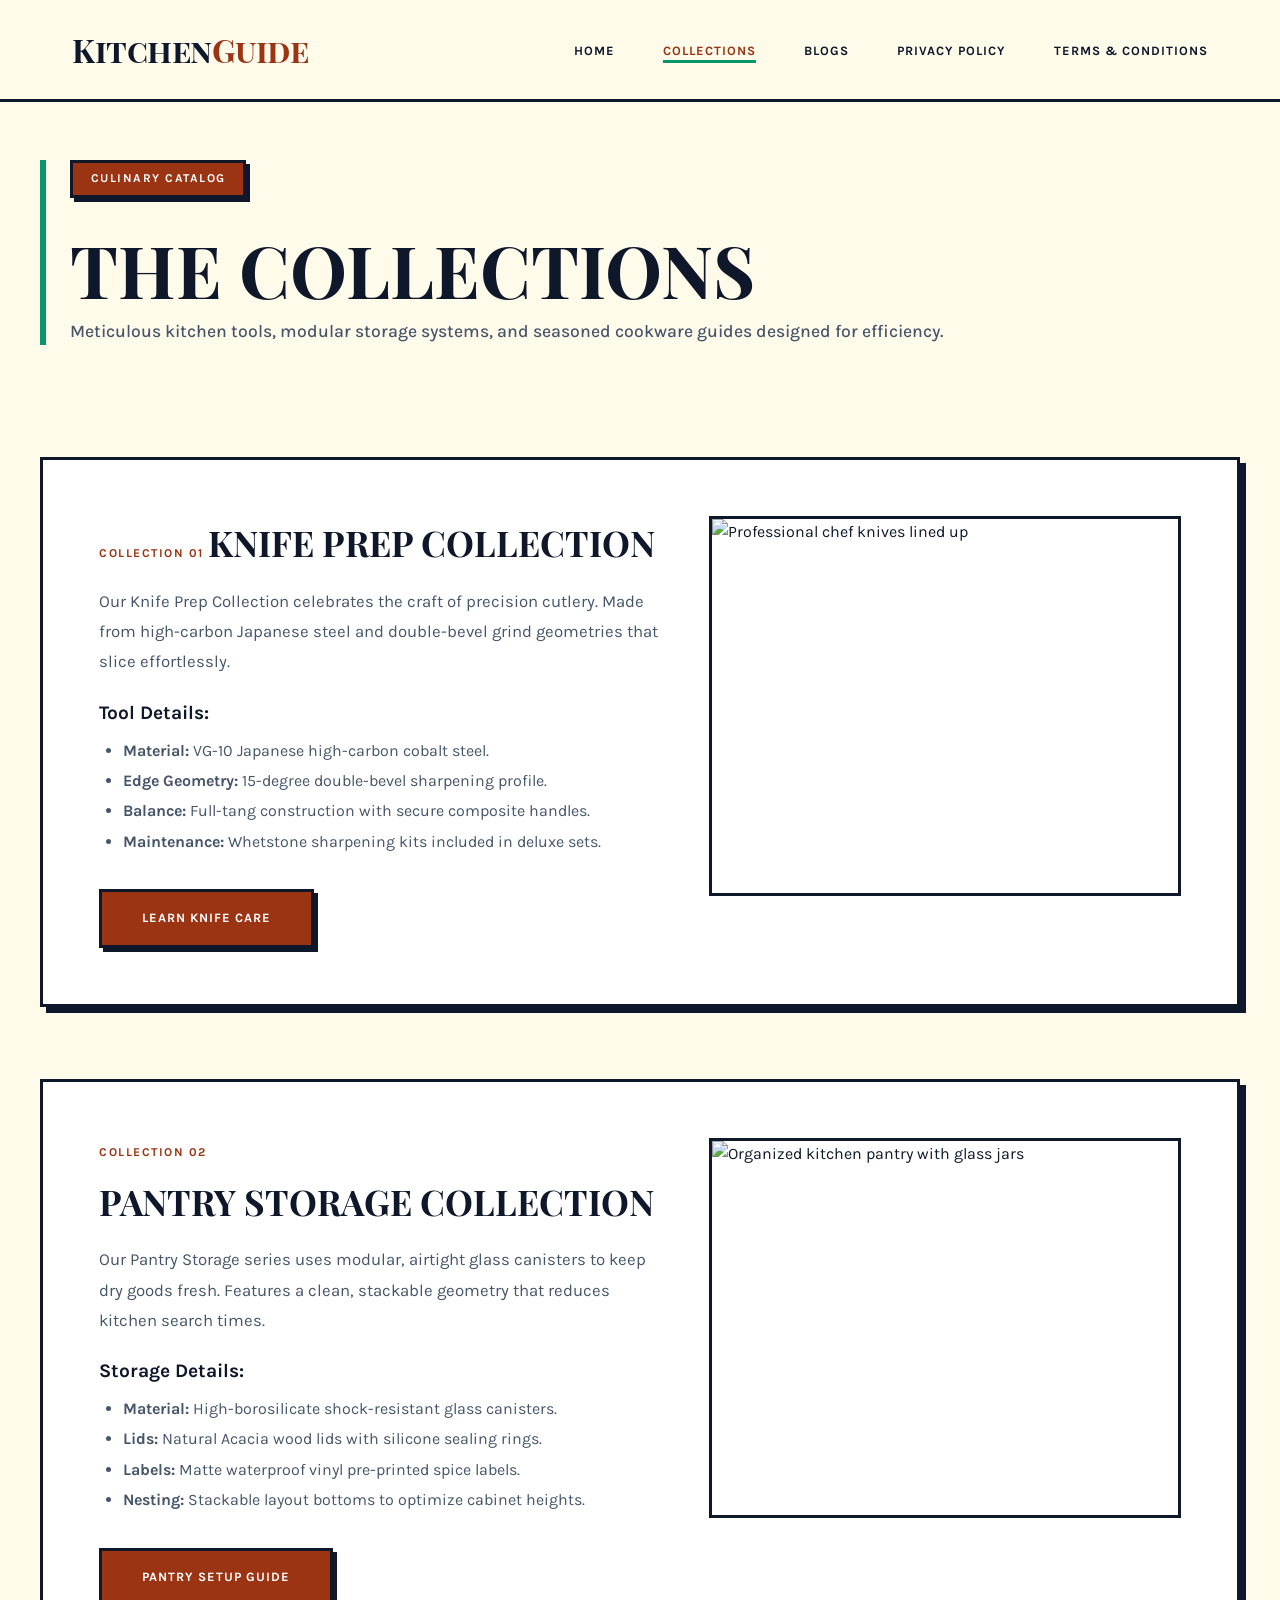
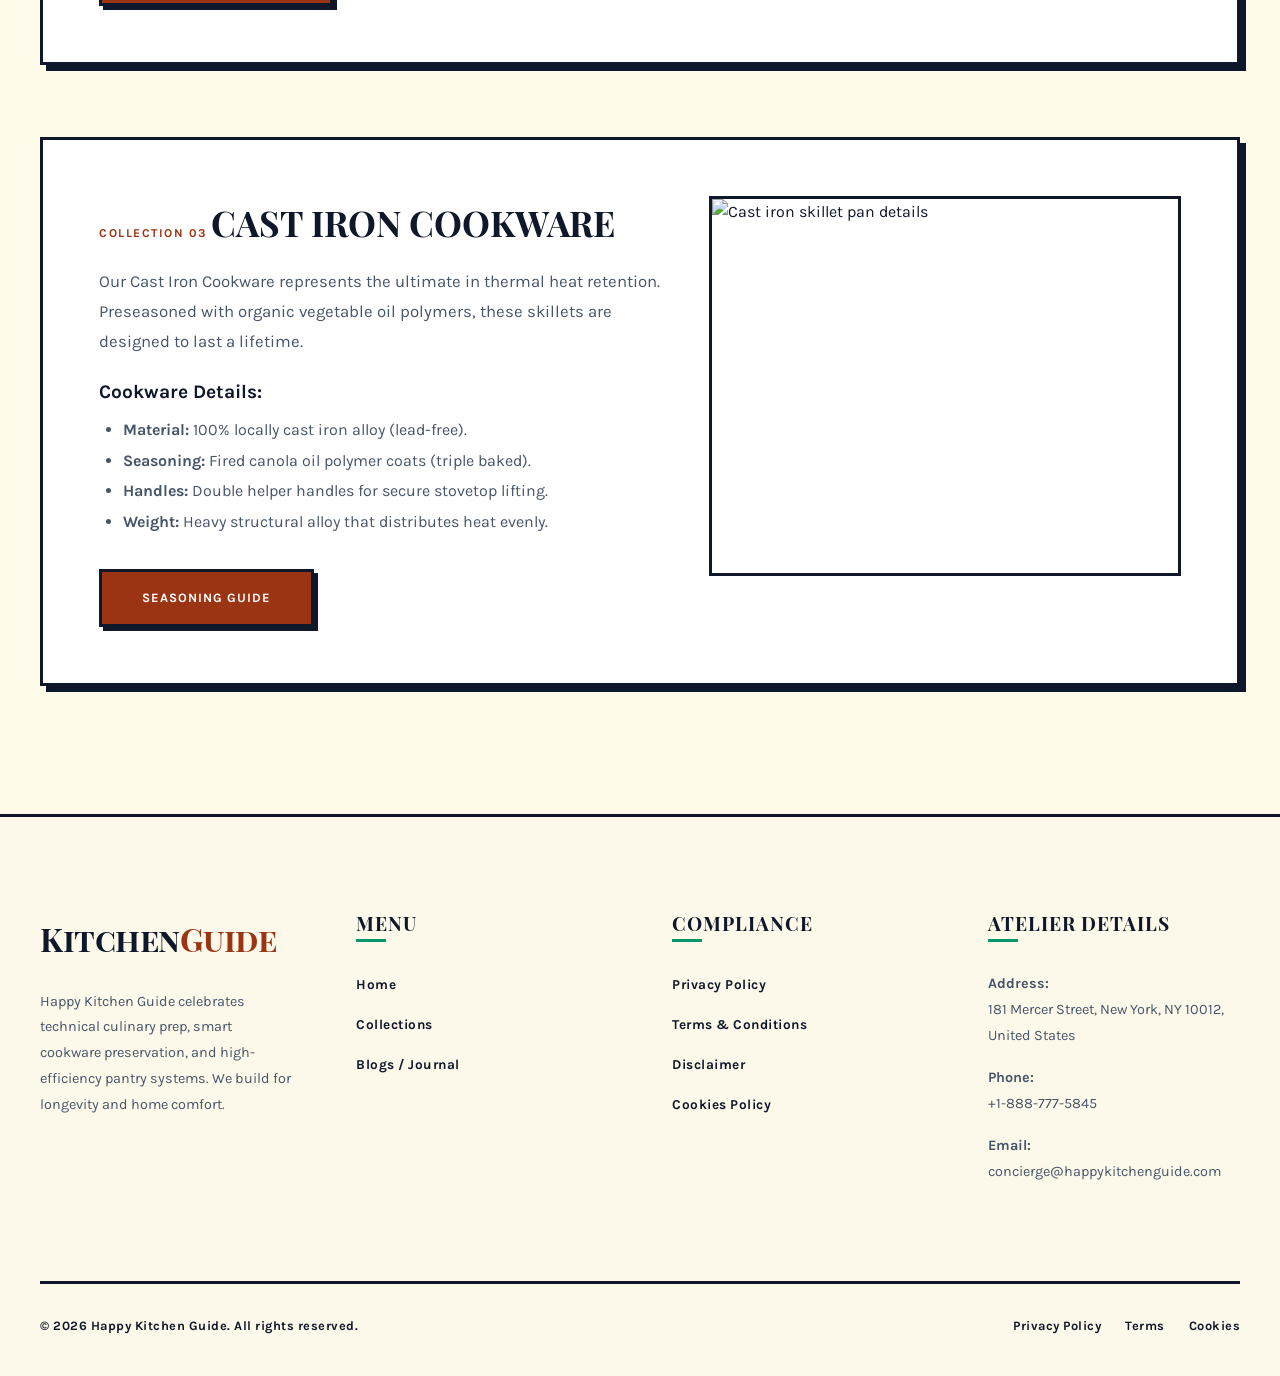
==== collections.html @ 917fd58a "Add files via upload" ====
<!DOCTYPE html>
<html lang="en">
<head>
    <!-- Google tag (gtag.js) -->
    <script async src="https://www.googletagmanager.com/gtag/js?id=G-0LY0HY7L01"></script>
    <script>
      window.dataLayer = window.dataLayer || [];
      function gtag(){dataLayer.push(arguments);}
      gtag('js', new Date());

      gtag('config', 'G-0LY0HY7L01');
    </script>
    <meta charset="UTF-8">
    <meta name="viewport" content="width=device-width, initial-scale=1.0">
    <meta name="description" content="Explore our kitchen guide collections: culinary prep tools, modular pantry organization, and durable cast iron skillet preservation guides.">
    <title>The Collections | Happy Kitchen Guide</title>
    <link rel="stylesheet" href="style.css">
</head>
<body>

    <!-- Header Navigation -->
    <header>
        <nav class="navbar">
            <a href="index.php" class="logo">Kitchen<span>Guide</span></a>
            <ul class="nav-links">
                <li><a href="index.php">Home</a></li>
                <li><a href="collections.html" class="active">Collections</a></li>
                <li><a href="blog/index.html">Blogs</a></li>
                <li><a href="privacy-policy.html">Privacy Policy</a></li>
                <li><a href="terms.html">Terms & Conditions</a></li>
            </ul>
            <button class="menu-btn" aria-label="Toggle Navigation">
                <span></span>
                <span></span>
                <span></span>
            </button>
        </nav>
    </header>

    <!-- Main Content Container -->
    <main style="padding-top: 10rem; max-width: 1200px; margin: 0 auto;">
        
        <div class="section-title reveal-item">
            <span class="hero-badge">CULINARY CATALOG</span>
            <h1>The Collections</h1>
            <p>Meticulous kitchen tools, modular storage systems, and seasoned cookware guides designed for efficiency.</p>
        </div>

        <!-- Collections Detail Section -->
        <section style="padding: 2rem 0 8rem; display: flex; flex-direction: column; gap: 4.5rem;">
            
            <!-- Collection 1: Knife Prep Collection -->
            <div class="luxury-card reveal-item" style="display: flex; flex-direction: column; gap: 2rem; padding: 3.5rem;">
                <div style="display: flex; justify-content: space-between; align-items: flex-start; flex-wrap: wrap; gap: 2.5rem;">
                    <div style="flex: 1.1; min-width: 300px;">
                        <span class="blog-tag" style="color: var(--color-primary);">COLLECTION 01</span>
                        <h2 style="font-size: 2.2rem; margin-top: 0.5rem; margin-bottom: 1.5rem; border-left: none; padding-left: 0;">Knife Prep Collection</h2>
                        <p style="color: var(--color-fg-muted); font-size: 1.05rem; margin-bottom: 1.5rem; line-height: 1.8;">Our Knife Prep Collection celebrates the craft of precision cutlery. Made from high-carbon Japanese steel and double-bevel grind geometries that slice effortlessly.</p>
                        
                        <h4 style="font-family: var(--font-body); margin-bottom: 0.8rem; font-size: 1.2rem; font-weight: 700;">Tool Details:</h4>
                        <ul style="margin-left: 1.5rem; margin-bottom: 2rem; color: var(--color-fg-muted); line-height: 1.9;">
                            <li><strong>Material:</strong> VG-10 Japanese high-carbon cobalt steel.</li>
                            <li><strong>Edge Geometry:</strong> 15-degree double-bevel sharpening profile.</li>
                            <li><strong>Balance:</strong> Full-tang construction with secure composite handles.</li>
                            <li><strong>Maintenance:</strong> Whetstone sharpening kits included in deluxe sets.</li>
                        </ul>
                        <a href="blog/chef-knife-guide.html" class="btn btn-primary">Learn Knife Care</a>
                    </div>
                    <div style="flex: 0.9; min-width: 300px; height: 380px; border: 3px solid var(--color-border); overflow: hidden;">
                        <img src="https://images.unsplash.com/photo-1593113598332-cd288d649433?auto=format&fit=crop&q=80&w=600" alt="Professional chef knives lined up" style="width: 100%; height: 100%; object-fit: cover;">
                    </div>
                </div>
            </div>

            <!-- Collection 2: Pantry Storage Collection -->
            <div class="luxury-card reveal-item" style="display: flex; flex-direction: column; gap: 2rem; padding: 3.5rem;">
                <div style="display: flex; justify-content: space-between; align-items: flex-start; flex-wrap: wrap; gap: 2.5rem;">
                    <div style="flex: 1.1; min-width: 300px;">
                        <span class="blog-tag" style="color: var(--color-primary);">COLLECTION 02</span>
                        <h2 style="font-size: 2.2rem; margin-top: 0.5rem; margin-bottom: 1.5rem; border-left: none; padding-left: 0;">Pantry Storage Collection</h2>
                        <p style="color: var(--color-fg-muted); font-size: 1.05rem; margin-bottom: 1.5rem; line-height: 1.8;">Our Pantry Storage series uses modular, airtight glass canisters to keep dry goods fresh. Features a clean, stackable geometry that reduces kitchen search times.</p>
                        
                        <h4 style="font-family: var(--font-body); margin-bottom: 0.8rem; font-size: 1.2rem; font-weight: 700;">Storage Details:</h4>
                        <ul style="margin-left: 1.5rem; margin-bottom: 2rem; color: var(--color-fg-muted); line-height: 1.9;">
                            <li><strong>Material:</strong> High-borosilicate shock-resistant glass canisters.</li>
                            <li><strong>Lids:</strong> Natural Acacia wood lids with silicone sealing rings.</li>
                            <li><strong>Labels:</strong> Matte waterproof vinyl pre-printed spice labels.</li>
                            <li><strong>Nesting:</strong> Stackable layout bottoms to optimize cabinet heights.</li>
                        </ul>
                        <a href="blog/pantry-organization-tips.html" class="btn btn-primary">Pantry Setup Guide</a>
                    </div>
                    <div style="flex: 0.9; min-width: 300px; height: 380px; border: 3px solid var(--color-border); overflow: hidden;">
                        <img src="https://images.unsplash.com/photo-1590794056226-79ef3a8147e1?auto=format&fit=crop&q=80&w=600" alt="Organized kitchen pantry with glass jars" style="width: 100%; height: 100%; object-fit: cover;">
                    </div>
                </div>
            </div>

            <!-- Collection 3: Cast Iron Cookware -->
            <div class="luxury-card reveal-item" style="display: flex; flex-direction: column; gap: 2rem; padding: 3.5rem;">
                <div style="display: flex; justify-content: space-between; align-items: flex-start; flex-wrap: wrap; gap: 2.5rem;">
                    <div style="flex: 1.1; min-width: 300px;">
                        <span class="blog-tag" style="color: var(--color-primary);">COLLECTION 03</span>
                        <h2 style="font-size: 2.2rem; margin-top: 0.5rem; margin-bottom: 1.5rem; border-left: none; padding-left: 0;">Cast Iron Cookware</h2>
                        <p style="color: var(--color-fg-muted); font-size: 1.05rem; margin-bottom: 1.5rem; line-height: 1.8;">Our Cast Iron Cookware represents the ultimate in thermal heat retention. Preseasoned with organic vegetable oil polymers, these skillets are designed to last a lifetime.</p>
                        
                        <h4 style="font-family: var(--font-body); margin-bottom: 0.8rem; font-size: 1.2rem; font-weight: 700;">Cookware Details:</h4>
                        <ul style="margin-left: 1.5rem; margin-bottom: 2rem; color: var(--color-fg-muted); line-height: 1.9;">
                            <li><strong>Material:</strong> 100% locally cast iron alloy (lead-free).</li>
                            <li><strong>Seasoning:</strong> Fired canola oil polymer coats (triple baked).</li>
                            <li><strong>Handles:</strong> Double helper handles for secure stovetop lifting.</li>
                            <li><strong>Weight:</strong> Heavy structural alloy that distributes heat evenly.</li>
                        </ul>
                        <a href="blog/cast-iron-seasoning.html" class="btn btn-primary">Seasoning Guide</a>
                    </div>
                    <div style="flex: 0.9; min-width: 300px; height: 380px; border: 3px solid var(--color-border); overflow: hidden;">
                        <img src="https://images.unsplash.com/photo-1585238342024-78d387f4a707?auto=format&fit=crop&q=80&w=600" alt="Cast iron skillet pan details" style="width: 100%; height: 100%; object-fit: cover;">
                    </div>
                </div>
            </div>

        </section>

    </main>

    <!-- Footer -->
    <footer>
        <div class="footer-container">
            <div class="footer-col" style="flex: 1.5;">
                <a href="index.php" class="logo" style="margin-bottom: 1.5rem; display: inline-block;">Kitchen<span>Guide</span></a>
                <p>Happy Kitchen Guide celebrates technical culinary prep, smart cookware preservation, and high-efficiency pantry systems. We build for longevity and home comfort.</p>
            </div>
            <div class="footer-col">
                <h4>Menu</h4>
                <ul>
                    <li><a href="index.php">Home</a></li>
                    <li><a href="collections.html">Collections</a></li>
                    <li><a href="blog/index.html">Blogs / Journal</a></li>
                </ul>
            </div>
            <div class="footer-col">
                <h4>Compliance</h4>
                <ul>
                    <li><a href="privacy-policy.html">Privacy Policy</a></li>
                    <li><a href="terms.html">Terms & Conditions</a></li>
                    <li><a href="disclaimer.html">Disclaimer</a></li>
                    <li><a href="cookies.html">Cookies Policy</a></li>
                </ul>
            </div>
            <div class="footer-col" style="flex: 1.2;">
                <h4>Atelier Details</h4>
                <p><strong>Address:</strong><br>181 Mercer Street, New York, NY 10012, United States</p>
                <p><strong>Phone:</strong><br>+1-888-777-5845</p>
                <p><strong>Email:</strong><br>concierge@happykitchenguide.com</p>
            </div>
        </div>
        <div class="footer-bottom">
            <p>&copy; 2026 Happy Kitchen Guide. All rights reserved.</p>
            <div class="footer-bottom-links">
                <a href="privacy-policy.html">Privacy Policy</a>
                <a href="terms.html">Terms</a>
                <a href="cookies.html">Cookies</a>
            </div>
        </div>
    </footer>

    <script src="script.js"></script>
</body>
</html>
---- style.css ----
/* ==========================================
   HAPPY KITCHEN GUIDE - GLOBAL STYLESHEET
   Style: Vibrant Block & Terracotta Palette
   ========================================== */

/* Typography Import */
@import url('https://fonts.googleapis.com/css2?family=Karla:ital,wght@0,300;0,400;0,500;0,600;0,700;1,400&family=Playfair+Display+SC:ital,wght@0,400;0,700;1,400&display=swap');

:root {
    /* Color Palette */
    --color-bg: #FFFBEB;            /* Amber 50 - Warm Golden Cream */
    --color-fg: #0F172A;            /* Slate 900 - Dark Charcoal */
    --color-fg-muted: #475569;      /* Slate 600 - Muted Slate */
    --color-primary: #9A3412;       /* Terracotta 800 - Primary */
    --color-secondary: #C2410C;     /* Terracotta 700 - Secondary */
    --color-accent: #059669;        /* Emerald 600 - Fresh Green Accent */
    --color-accent-hover: #047857;
    --color-border: #0F172A;        /* Bold Black Borders */
    --color-card-bg: #FFFFFF;
    
    /* Font Families */
    --font-heading: 'Playfair Display SC', serif;
    --font-body: 'Karla', sans-serif;
    
    /* Layout Variables */
    --transition-spring: all 0.4s cubic-bezier(0.175, 0.885, 0.32, 1.275);
    --transition-smooth: all 0.25s ease-in-out;
    --block-shadow: 6px 6px 0px 0px var(--color-fg);
    --block-shadow-hover: 10px 10px 0px 0px var(--color-fg);
    --block-shadow-sm: 4px 4px 0px 0px var(--color-fg);
}

/* Reset Styles */
*, *::before, *::after {
    box-sizing: border-box;
    margin: 0;
    padding: 0;
}

html {
    scroll-behavior: smooth;
    font-size: 16px;
    background-color: var(--color-bg);
    color: var(--color-fg);
}

body {
    font-family: var(--font-body);
    line-height: 1.6;
    font-weight: 400;
    overflow-x: hidden;
    background-color: var(--color-bg);
}

/* Scrollbar Styling */
::-webkit-scrollbar {
    width: 8px;
}
::-webkit-scrollbar-track {
    background: var(--color-bg);
}
::-webkit-scrollbar-thumb {
    background: var(--color-primary);
    border: 2px solid var(--color-fg);
}

/* Headings */
h1, h2, h3, h4, h5, h6 {
    font-family: var(--font-heading);
    font-weight: 700;
    line-height: 1.1;
    color: var(--color-fg);
}

h1 {
    font-size: clamp(3rem, 7vw, 4.5rem);
    text-transform: uppercase;
}

h2 {
    font-size: clamp(2.2rem, 5vw, 2.8rem);
    margin-bottom: 2rem;
    position: relative;
    display: inline-block;
    text-transform: uppercase;
}

h3 {
    font-size: 1.6rem;
    margin-bottom: 0.8rem;
    text-transform: uppercase;
}

a {
    color: inherit;
    text-decoration: none;
    transition: var(--transition-smooth);
}

/* Scroll-Reveal Animation */
.reveal-item {
    opacity: 0;
    transform: translateY(30px);
    transition: opacity 0.8s cubic-bezier(0.16, 1, 0.3, 1), transform 0.8s cubic-bezier(0.16, 1, 0.3, 1);
}

.reveal-item.revealed {
    opacity: 1;
    transform: translateY(0);
}

/* Bold Block Cards */
.luxury-card {
    background-color: var(--color-card-bg);
    border: 3px solid var(--color-border);
    border-radius: 0px; /* Sharp retro block design */
    padding: 3rem;
    box-shadow: var(--block-shadow);
    transition: var(--transition-spring);
    position: relative;
}

.luxury-card:hover {
    transform: translate(-4px, -4px);
    box-shadow: var(--block-shadow-hover);
}

/* Stretched Link overlay */
.blog-link::after {
    content: '';
    position: absolute;
    top: 0;
    left: 0;
    right: 0;
    bottom: 0;
    z-index: 10;
    cursor: pointer;
}

/* Header & Navigation */
header {
    position: fixed;
    top: 0;
    left: 0;
    width: 100%;
    z-index: 1000;
    background: var(--color-bg);
    border-bottom: 3px solid var(--color-border);
    transition: var(--transition-smooth);
}

.navbar {
    display: flex;
    justify-content: space-between;
    align-items: center;
    max-width: 1200px;
    margin: 0 auto;
    padding: 1.5rem 2rem;
}

.logo {
    font-family: var(--font-heading);
    font-size: 2rem;
    font-weight: 700;
    letter-spacing: -0.5px;
    color: var(--color-fg);
}

.logo span {
    color: var(--color-primary);
}

.nav-links {
    display: flex;
    list-style: none;
    gap: 3rem;
    align-items: center;
}

.nav-links a {
    font-size: 0.8rem;
    font-weight: 700;
    text-transform: uppercase;
    letter-spacing: 1px;
    color: var(--color-fg);
    position: relative;
    padding: 0.3rem 0;
}

.nav-links a:hover,
.nav-links a.active {
    color: var(--color-primary);
}

.nav-links a::after {
    content: '';
    position: absolute;
    bottom: 0;
    left: 0;
    width: 0;
    height: 3px;
    background-color: var(--color-accent);
    transition: var(--transition-smooth);
}

.nav-links a:hover::after,
.nav-links a.active::after {
    width: 100%;
}

/* CTA Buttons */
.btn {
    display: inline-block;
    padding: 1rem 2.5rem;
    font-size: 0.8rem;
    font-weight: 700;
    text-transform: uppercase;
    letter-spacing: 1px;
    border-radius: 0px; /* Sharp Block style */
    border: 3px solid var(--color-border);
    cursor: pointer;
    transition: var(--transition-spring);
    text-align: center;
    font-family: var(--font-body);
    box-shadow: 4px 4px 0px 0px var(--color-fg);
}

.btn-primary {
    background-color: var(--color-primary);
    color: #FFFFFF;
}

.btn-primary:hover {
    background-color: var(--color-accent);
    transform: translate(-2px, -2px);
    box-shadow: 6px 6px 0px 0px var(--color-fg);
}

.btn-secondary {
    background-color: #FFFFFF;
    color: var(--color-fg);
}

.btn-secondary:hover {
    background-color: var(--color-bg);
    transform: translate(-2px, -2px);
    box-shadow: 6px 6px 0px 0px var(--color-fg);
}

.btn-accent {
    background-color: var(--color-accent);
    color: #FFFFFF;
}

.btn-accent:hover {
    background-color: var(--color-accent-hover);
    transform: translate(-2px, -2px);
    box-shadow: 6px 6px 0px 0px var(--color-fg);
}

/* Mobile Menu Toggle */
.menu-btn {
    display: none;
    flex-direction: column;
    justify-content: space-between;
    width: 24px;
    height: 16px;
    background: transparent;
    border: none;
    cursor: pointer;
    z-index: 1001;
}

.menu-btn span {
    width: 100%;
    height: 3px;
    background-color: var(--color-fg);
    transition: var(--transition-smooth);
}

/* Section Spacing */
section {
    padding: 9rem 2rem;
    max-width: 1200px;
    margin: 0 auto;
}

.section-title {
    text-align: left;
    margin-bottom: 5rem;
    border-left: 6px solid var(--color-accent);
    padding-left: 1.5rem;
}

.section-title p {
    color: var(--color-fg-muted);
    font-size: 1.1rem;
    margin-top: 0.5rem;
    font-weight: 500;
}

/* Hero Section */
.hero {
    min-height: 100vh;
    display: flex;
    align-items: center;
    justify-content: space-between;
    padding-top: 10rem;
    gap: 5rem;
}

.hero-content {
    flex: 1.1;
}

.hero-badge {
    display: inline-block;
    padding: 0.4rem 1.1rem;
    font-size: 0.75rem;
    font-weight: 700;
    text-transform: uppercase;
    letter-spacing: 1.5px;
    color: #FFFFFF;
    background-color: var(--color-primary);
    border: 3px solid var(--color-border);
    box-shadow: var(--block-shadow-sm);
    margin-bottom: 2rem;
}

.hero h1 {
    margin-bottom: 2rem;
}

.hero-desc {
    font-size: 1.1rem;
    color: var(--color-fg-muted);
    margin-bottom: 3rem;
    max-width: 550px;
    line-height: 1.8;
}

.hero-btns {
    display: flex;
    gap: 1.5rem;
}

.hero-image-wrapper {
    flex: 0.9;
    position: relative;
}

.hero-image-container {
    width: 100%;
    height: 480px;
    overflow: hidden;
    border: 3px solid var(--color-border);
    position: relative;
    box-shadow: var(--block-shadow);
}

.hero-image-container img {
    width: 100%;
    height: 100%;
    object-fit: cover;
    transition: var(--transition-spring);
}

.hero-image-container img:hover {
    transform: scale(1.02);
}

/* Features Grid */
.features-grid {
    display: grid;
    grid-template-columns: repeat(auto-fit, minmax(320px, 1fr));
    gap: 3.5rem;
}

.feature-img-wrapper {
    width: 100%;
    height: 260px;
    overflow: hidden;
    margin-bottom: 1.8rem;
    position: relative;
    border: 3px solid var(--color-border);
}

.feature-img-wrapper img {
    width: 100%;
    height: 100%;
    object-fit: cover;
    transition: var(--transition-spring);
}

.luxury-card:hover .feature-img-wrapper img {
    transform: scale(1.02);
}

.feature-badge {
    position: absolute;
    top: 1rem;
    left: 1rem;
    padding: 0.4rem 0.9rem;
    background-color: var(--color-accent);
    color: #FFFFFF;
    font-size: 0.7rem;
    font-weight: 700;
    text-transform: uppercase;
    letter-spacing: 1px;
    border: 2px solid var(--color-border);
    box-shadow: 2px 2px 0px var(--color-fg);
}

.luxury-card h3 {
    margin-bottom: 0.8rem;
}

.luxury-desc {
    color: var(--color-fg-muted);
    font-size: 0.95rem;
    line-height: 1.7;
}

/* Newsletter Section */
.newsletter-section {
    padding: 7rem 2rem;
    text-align: center;
}

.newsletter-box {
    max-width: 850px;
    margin: 0 auto;
    padding: 5rem 4rem;
}

.newsletter-box p {
    font-size: 1.2rem;
    color: var(--color-fg-muted);
    margin-bottom: 2.5rem;
    max-width: 600px;
    margin-left: auto;
    margin-right: auto;
    font-weight: 600;
}

.newsletter-form {
    display: flex;
    gap: 1rem;
    max-width: 520px;
    margin: 0 auto;
}

.newsletter-input {
    flex: 1;
    padding: 1rem 1.5rem;
    border: 3px solid var(--color-border);
    background-color: var(--color-bg);
    color: var(--color-fg);
    font-family: var(--font-body);
    font-size: 0.9rem;
    outline: none;
    border-radius: 0px;
    transition: var(--transition-smooth);
}

.newsletter-input:focus {
    background-color: #FFFFFF;
    box-shadow: inset 2px 2px 0px rgba(0,0,0,0.1);
}

/* Blog Previews */
.blog-grid {
    display: grid;
    grid-template-columns: repeat(auto-fit, minmax(320px, 1fr));
    gap: 3.5rem;
}

.blog-tag {
    font-size: 0.75rem;
    font-weight: 700;
    text-transform: uppercase;
    letter-spacing: 1.5px;
    color: var(--color-primary);
    margin-bottom: 0.8rem;
    display: inline-block;
}

.blog-excerpt {
    color: var(--color-fg-muted);
    font-size: 0.95rem;
    line-height: 1.7;
    margin-bottom: 1.5rem;
}

.blog-link {
    font-size: 0.8rem;
    font-weight: 700;
    text-transform: uppercase;
    letter-spacing: 1px;
    color: var(--color-fg);
    display: inline-flex;
    align-items: center;
    gap: 0.5rem;
}

.blog-link:hover {
    color: var(--color-accent);
    gap: 0.8rem;
}

/* Footer Section */
footer {
    background-color: #FDF9EA;
    border-top: 3px solid var(--color-border);
    padding: 6rem 2rem 2.5rem;
}

.footer-container {
    max-width: 1200px;
    margin: 0 auto;
    display: grid;
    grid-template-columns: repeat(auto-fit, minmax(200px, 1fr));
    gap: 4rem;
    margin-bottom: 5rem;
}

.footer-col h4 {
    font-family: var(--font-heading);
    font-size: 1.2rem;
    margin-bottom: 1.8rem;
    text-transform: uppercase;
    letter-spacing: 1px;
    position: relative;
    padding-bottom: 0.5rem;
    font-weight: 700;
}

.footer-col h4::after {
    content: '';
    position: absolute;
    bottom: 0;
    left: 0;
    width: 30px;
    height: 3px;
    background-color: var(--color-accent);
}

.footer-col p {
    color: var(--color-fg-muted);
    font-size: 0.9rem;
    margin-bottom: 1rem;
    line-height: 1.8;
}

.footer-col ul {
    list-style: none;
}

.footer-col ul li {
    margin-bottom: 0.9rem;
}

.footer-col ul li a {
    color: var(--color-fg);
    font-weight: 700;
    font-size: 0.85rem;
    letter-spacing: 0.5px;
}

.footer-col ul li a:hover {
    color: var(--color-primary);
    padding-left: 5px;
}

.footer-bottom {
    max-width: 1200px;
    margin: 0 auto;
    padding-top: 2rem;
    border-top: 3px solid var(--color-border);
    display: flex;
    justify-content: space-between;
    align-items: center;
    flex-wrap: wrap;
    gap: 1.5rem;
    color: var(--color-fg);
    font-weight: 700;
    font-size: 0.8rem;
    letter-spacing: 0.5px;
}

.footer-bottom-links {
    display: flex;
    gap: 1.5rem;
}

.footer-bottom-links a:hover {
    color: var(--color-primary);
}

/* Cookie Consent Popup */
.cookie-banner {
    position: fixed;
    bottom: 2rem;
    right: 2rem;
    max-width: 420px;
    z-index: 10000;
    background-color: var(--color-card-bg);
    border: 3px solid var(--color-border);
    border-radius: 0px;
    box-shadow: var(--block-shadow);
    padding: 2.2rem;
    transform: translateY(120%);
    transition: transform 0.4s cubic-bezier(0.175, 0.885, 0.32, 1.275);
    display: none;
}

.cookie-banner.show {
    display: block;
    transform: translateY(0);
}

.cookie-title {
    font-size: 1.4rem;
    margin-bottom: 0.6rem;
}

.cookie-text {
    font-size: 0.85rem;
    color: var(--color-fg-muted);
    margin-bottom: 1.8rem;
    line-height: 1.6;
}

.cookie-btns {
    display: flex;
    gap: 1rem;
}

.cookie-btns .btn {
    flex: 1;
    padding: 0.8rem 1.2rem;
    font-size: 0.75rem;
}

/* Compliance Content Page Layout */
.compliance-page, .blog-page {
    padding-top: 10rem;
    max-width: 900px;
}

.compliance-page h1, .blog-page h1 {
    margin-bottom: 1.2rem;
}

.compliance-page .meta-info, .blog-page .meta-info {
    color: var(--color-primary);
    font-family: var(--font-body);
    font-weight: 700;
    font-size: 0.8rem;
    margin-bottom: 3rem;
    text-transform: uppercase;
    letter-spacing: 2px;
}

.legal-content, .blog-content {
    background-color: var(--color-card-bg);
    border: 3px solid var(--color-border);
    border-radius: 0px;
    padding: 4rem;
    box-shadow: var(--block-shadow);
}

.legal-content h2, .blog-content h2 {
    font-size: 1.8rem;
    margin: 2.5rem 0 1rem;
    text-transform: uppercase;
}

.legal-content h2::after, .blog-content h2::after {
    display: none;
}

.legal-content p, .blog-content p {
    color: var(--color-fg-muted);
    margin-bottom: 1.6rem;
    font-size: 1.05rem;
    line-height: 1.8;
}

.legal-content ul, .blog-content ul {
    margin-left: 2rem;
    margin-bottom: 1.6rem;
    color: var(--color-fg-muted);
}

.legal-content li, .blog-content li {
    margin-bottom: 0.6rem;
    font-size: 1.05rem;
}

/* Single Blog Specifics */
.blog-featured-img {
    width: 100%;
    height: 440px;
    overflow: hidden;
    border: 3px solid var(--color-border);
    margin-bottom: 3.5rem;
}

.blog-featured-img img {
    width: 100%;
    height: 100%;
    object-fit: cover;
}

/* Blockquote */
blockquote {
    border: 3px solid var(--color-border);
    border-left: 8px solid var(--color-accent);
    padding: 1.5rem 2.5rem;
    margin: 3rem 0;
    font-family: var(--font-heading);
    font-size: 1.4rem;
    font-weight: 700;
    color: var(--color-primary);
    background: var(--color-bg);
    box-shadow: var(--block-shadow-sm);
    line-height: 1.45;
}

/* Responsive Media Queries */
@media (max-width: 1024px) {
    .hero {
        flex-direction: column;
        text-align: center;
        padding-top: 8rem;
        min-height: auto;
    }
    
    .hero-content {
        order: 1;
    }
    
    .hero-image-wrapper {
        order: 0;
        width: 100%;
        max-width: 440px;
    }
    
    .hero-image-container {
        height: 380px;
    }
    
    .hero-desc {
        margin-left: auto;
        margin-right: auto;
    }
    
    .hero-btns {
        justify-content: center;
    }
}

@media (max-width: 768px) {
    section {
        padding: 6rem 1.5rem;
    }
    
    .nav-links {
        display: none;
        flex-direction: column;
        position: fixed;
        top: 80px;
        left: 0;
        width: 100%;
        background-color: var(--color-bg);
        padding: 3rem 0;
        border-bottom: 3px solid var(--color-border);
        box-shadow: var(--block-shadow);
        gap: 2rem;
    }
    
    .nav-links.active {
        display: flex;
    }
    
    .menu-btn {
        display: flex;
    }
    
    .menu-btn.active span:nth-child(1) {
        transform: rotate(45deg) translate(5px, 5px);
    }
    .menu-btn.active span:nth-child(2) {
        opacity: 0;
    }
    .menu-btn.active span:nth-child(3) {
        transform: rotate(-45deg) translate(5px, -5px);
    }
    
    .footer-container {
        grid-template-columns: 1fr;
        gap: 2.5rem;
    }
    
    .footer-bottom {
        flex-direction: column;
        text-align: center;
    }
    
    .legal-content, .blog-content {
        padding: 2.5rem 1.5rem;
    }
    
    .cookie-banner {
        left: 1rem;
        right: 1rem;
        bottom: 1rem;
        max-width: none;
    }
    
    .newsletter-form {
        flex-direction: column;
        border-radius: 0;
        gap: 1rem;
    }
    
    .newsletter-input {
        width: 100%;
    }
}
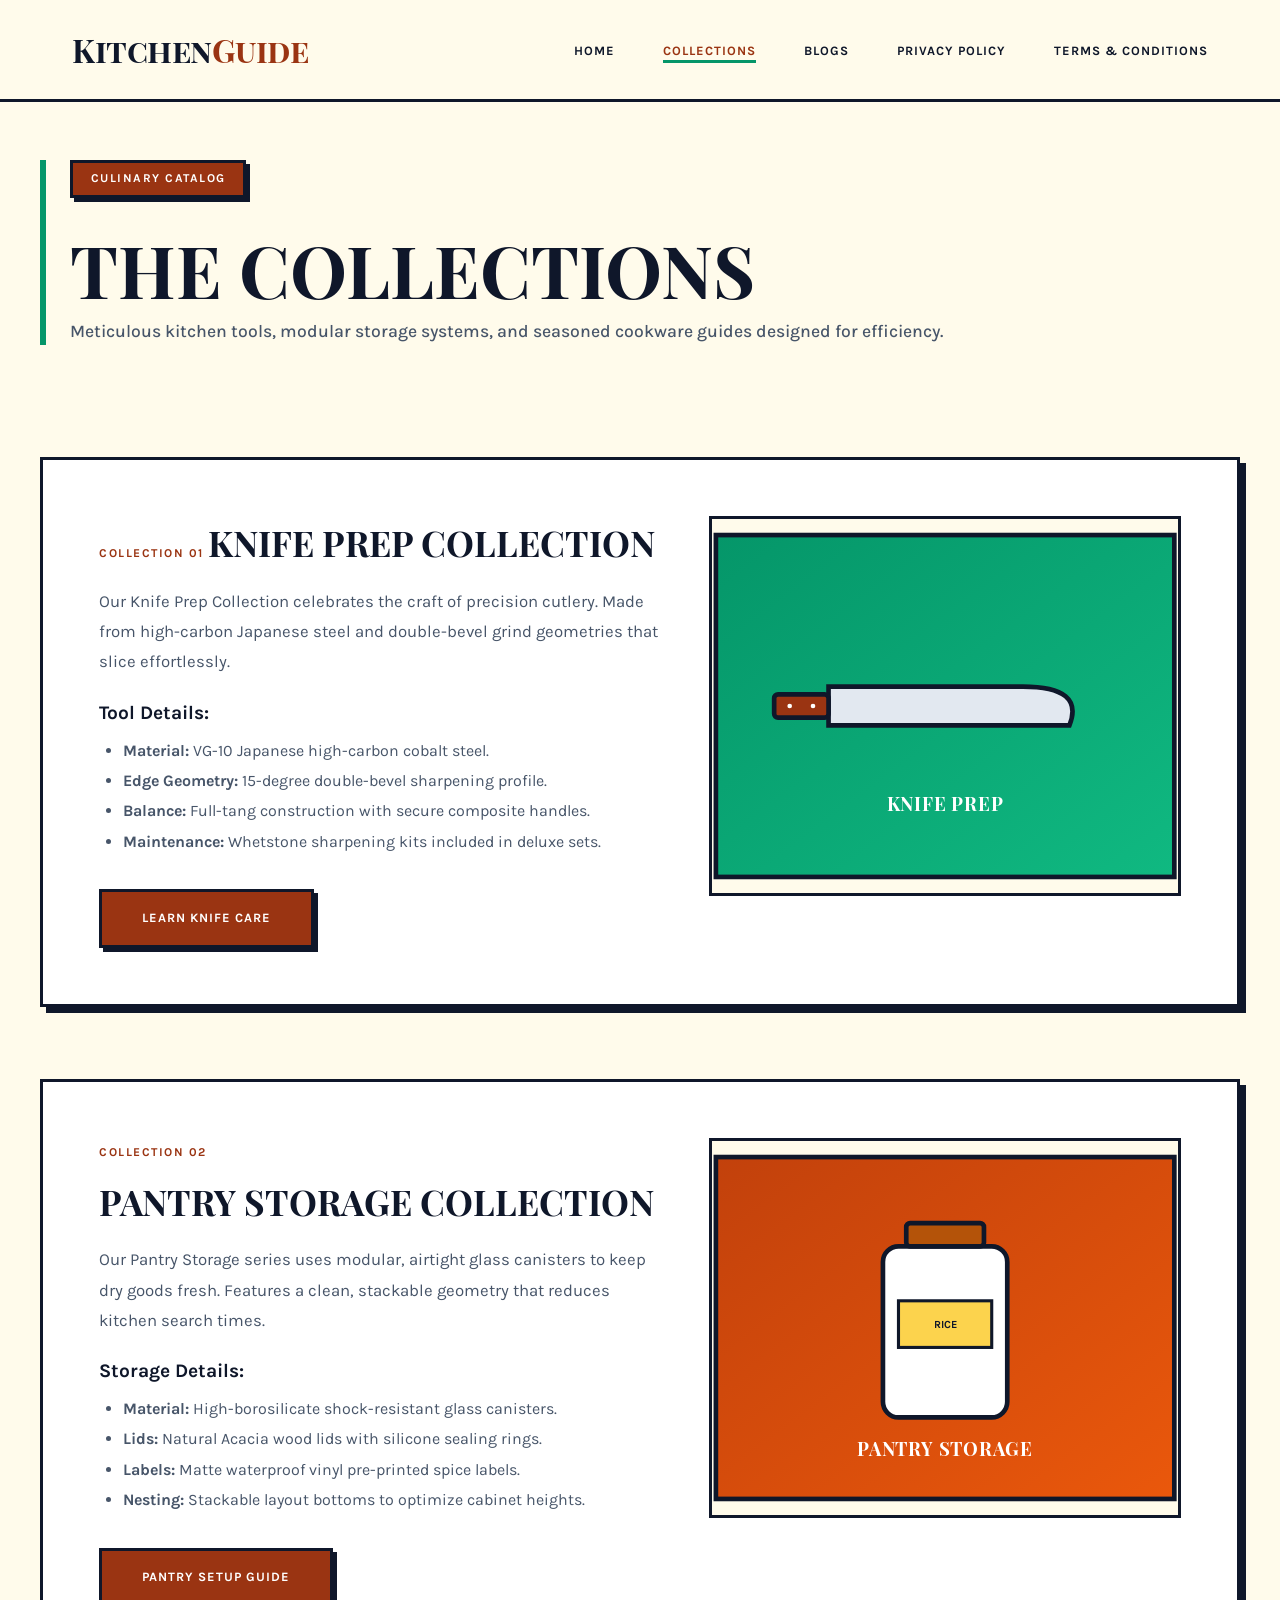
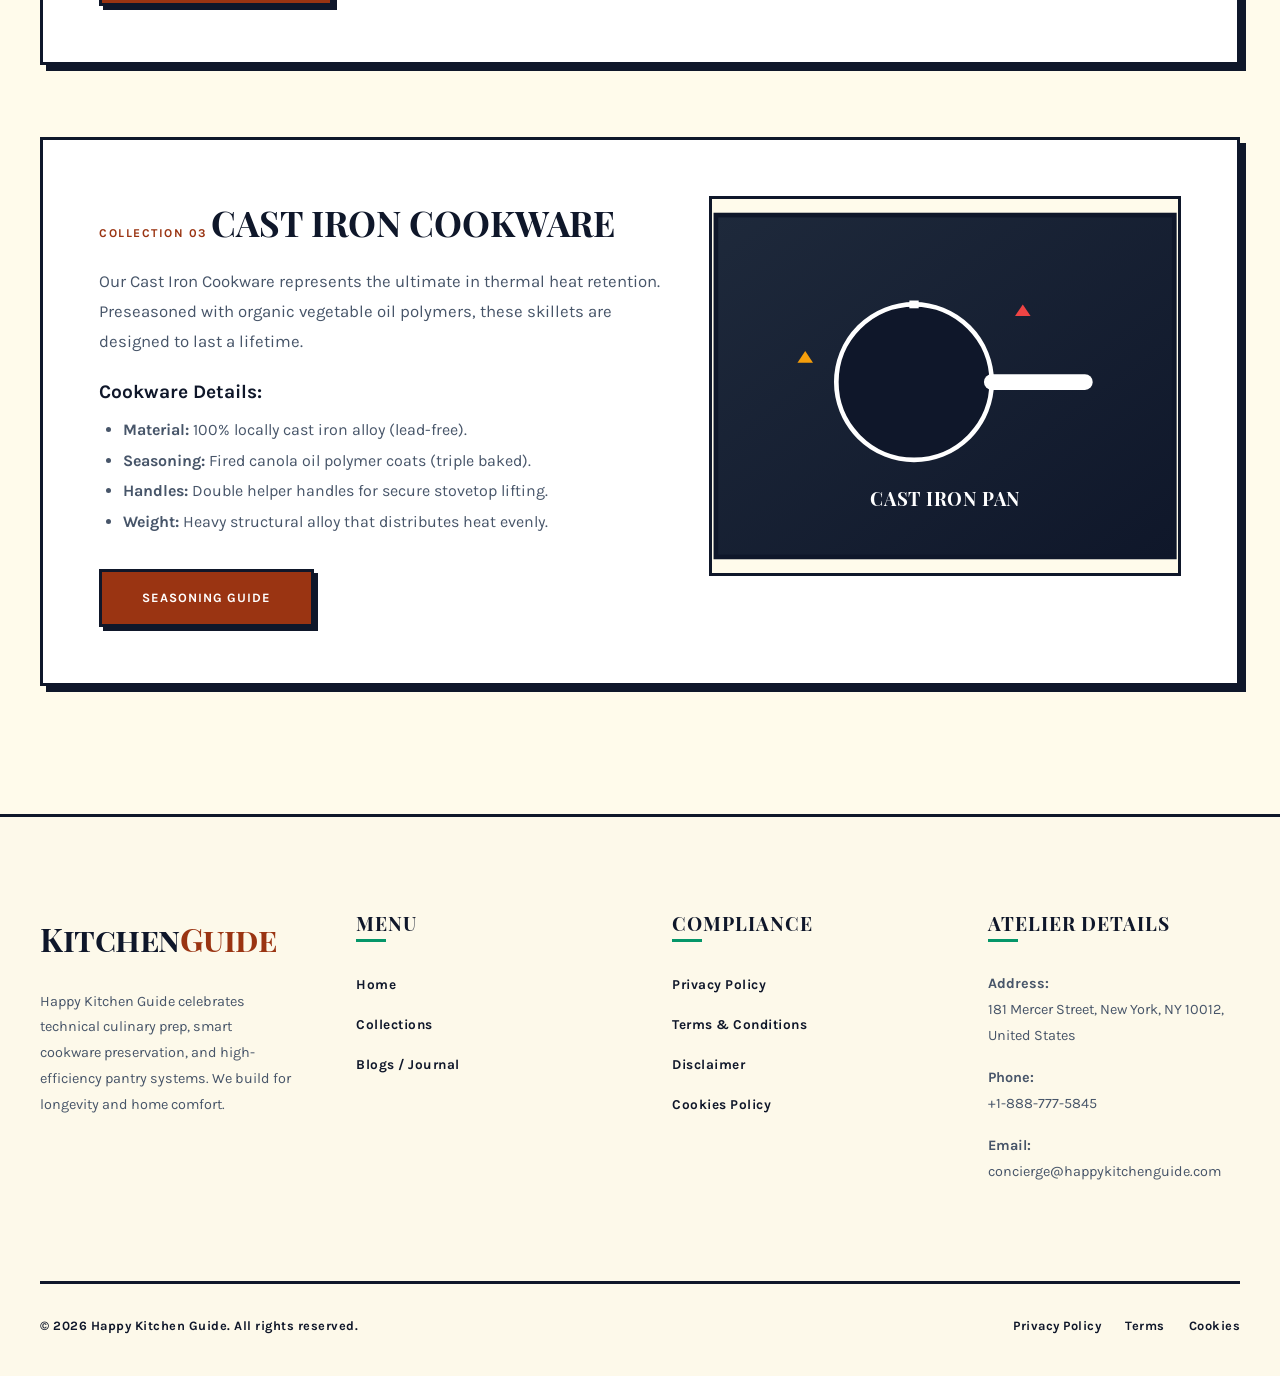
==== commit 41c1686c: "Add files via upload" ====
--- a/collections.html
+++ b/collections.html
@@ -1,168 +1,208 @@
-<!DOCTYPE html>
-<html lang="en">
-<head>
-    <!-- Google tag (gtag.js) -->
-    <script async src="https://www.googletagmanager.com/gtag/js?id=G-0LY0HY7L01"></script>
-    <script>
-      window.dataLayer = window.dataLayer || [];
-      function gtag(){dataLayer.push(arguments);}
-      gtag('js', new Date());
-
-      gtag('config', 'G-0LY0HY7L01');
-    </script>
-    <meta charset="UTF-8">
-    <meta name="viewport" content="width=device-width, initial-scale=1.0">
-    <meta name="description" content="Explore our kitchen guide collections: culinary prep tools, modular pantry organization, and durable cast iron skillet preservation guides.">
-    <title>The Collections | Happy Kitchen Guide</title>
-    <link rel="stylesheet" href="style.css">
-</head>
-<body>
-
-    <!-- Header Navigation -->
-    <header>
-        <nav class="navbar">
-            <a href="index.php" class="logo">Kitchen<span>Guide</span></a>
-            <ul class="nav-links">
-                <li><a href="index.php">Home</a></li>
-                <li><a href="collections.html" class="active">Collections</a></li>
-                <li><a href="blog/index.html">Blogs</a></li>
-                <li><a href="privacy-policy.html">Privacy Policy</a></li>
-                <li><a href="terms.html">Terms & Conditions</a></li>
-            </ul>
-            <button class="menu-btn" aria-label="Toggle Navigation">
-                <span></span>
-                <span></span>
-                <span></span>
-            </button>
-        </nav>
-    </header>
-
-    <!-- Main Content Container -->
-    <main style="padding-top: 10rem; max-width: 1200px; margin: 0 auto;">
-        
-        <div class="section-title reveal-item">
-            <span class="hero-badge">CULINARY CATALOG</span>
-            <h1>The Collections</h1>
-            <p>Meticulous kitchen tools, modular storage systems, and seasoned cookware guides designed for efficiency.</p>
-        </div>
-
-        <!-- Collections Detail Section -->
-        <section style="padding: 2rem 0 8rem; display: flex; flex-direction: column; gap: 4.5rem;">
-            
-            <!-- Collection 1: Knife Prep Collection -->
-            <div class="luxury-card reveal-item" style="display: flex; flex-direction: column; gap: 2rem; padding: 3.5rem;">
-                <div style="display: flex; justify-content: space-between; align-items: flex-start; flex-wrap: wrap; gap: 2.5rem;">
-                    <div style="flex: 1.1; min-width: 300px;">
-                        <span class="blog-tag" style="color: var(--color-primary);">COLLECTION 01</span>
-                        <h2 style="font-size: 2.2rem; margin-top: 0.5rem; margin-bottom: 1.5rem; border-left: none; padding-left: 0;">Knife Prep Collection</h2>
-                        <p style="color: var(--color-fg-muted); font-size: 1.05rem; margin-bottom: 1.5rem; line-height: 1.8;">Our Knife Prep Collection celebrates the craft of precision cutlery. Made from high-carbon Japanese steel and double-bevel grind geometries that slice effortlessly.</p>
-                        
-                        <h4 style="font-family: var(--font-body); margin-bottom: 0.8rem; font-size: 1.2rem; font-weight: 700;">Tool Details:</h4>
-                        <ul style="margin-left: 1.5rem; margin-bottom: 2rem; color: var(--color-fg-muted); line-height: 1.9;">
-                            <li><strong>Material:</strong> VG-10 Japanese high-carbon cobalt steel.</li>
-                            <li><strong>Edge Geometry:</strong> 15-degree double-bevel sharpening profile.</li>
-                            <li><strong>Balance:</strong> Full-tang construction with secure composite handles.</li>
-                            <li><strong>Maintenance:</strong> Whetstone sharpening kits included in deluxe sets.</li>
-                        </ul>
-                        <a href="blog/chef-knife-guide.html" class="btn btn-primary">Learn Knife Care</a>
-                    </div>
-                    <div style="flex: 0.9; min-width: 300px; height: 380px; border: 3px solid var(--color-border); overflow: hidden;">
-                        <img src="https://images.unsplash.com/photo-1593113598332-cd288d649433?auto=format&fit=crop&q=80&w=600" alt="Professional chef knives lined up" style="width: 100%; height: 100%; object-fit: cover;">
-                    </div>
-                </div>
-            </div>
-
-            <!-- Collection 2: Pantry Storage Collection -->
-            <div class="luxury-card reveal-item" style="display: flex; flex-direction: column; gap: 2rem; padding: 3.5rem;">
-                <div style="display: flex; justify-content: space-between; align-items: flex-start; flex-wrap: wrap; gap: 2.5rem;">
-                    <div style="flex: 1.1; min-width: 300px;">
-                        <span class="blog-tag" style="color: var(--color-primary);">COLLECTION 02</span>
-                        <h2 style="font-size: 2.2rem; margin-top: 0.5rem; margin-bottom: 1.5rem; border-left: none; padding-left: 0;">Pantry Storage Collection</h2>
-                        <p style="color: var(--color-fg-muted); font-size: 1.05rem; margin-bottom: 1.5rem; line-height: 1.8;">Our Pantry Storage series uses modular, airtight glass canisters to keep dry goods fresh. Features a clean, stackable geometry that reduces kitchen search times.</p>
-                        
-                        <h4 style="font-family: var(--font-body); margin-bottom: 0.8rem; font-size: 1.2rem; font-weight: 700;">Storage Details:</h4>
-                        <ul style="margin-left: 1.5rem; margin-bottom: 2rem; color: var(--color-fg-muted); line-height: 1.9;">
-                            <li><strong>Material:</strong> High-borosilicate shock-resistant glass canisters.</li>
-                            <li><strong>Lids:</strong> Natural Acacia wood lids with silicone sealing rings.</li>
-                            <li><strong>Labels:</strong> Matte waterproof vinyl pre-printed spice labels.</li>
-                            <li><strong>Nesting:</strong> Stackable layout bottoms to optimize cabinet heights.</li>
-                        </ul>
-                        <a href="blog/pantry-organization-tips.html" class="btn btn-primary">Pantry Setup Guide</a>
-                    </div>
-                    <div style="flex: 0.9; min-width: 300px; height: 380px; border: 3px solid var(--color-border); overflow: hidden;">
-                        <img src="https://images.unsplash.com/photo-1590794056226-79ef3a8147e1?auto=format&fit=crop&q=80&w=600" alt="Organized kitchen pantry with glass jars" style="width: 100%; height: 100%; object-fit: cover;">
-                    </div>
-                </div>
-            </div>
-
-            <!-- Collection 3: Cast Iron Cookware -->
-            <div class="luxury-card reveal-item" style="display: flex; flex-direction: column; gap: 2rem; padding: 3.5rem;">
-                <div style="display: flex; justify-content: space-between; align-items: flex-start; flex-wrap: wrap; gap: 2.5rem;">
-                    <div style="flex: 1.1; min-width: 300px;">
-                        <span class="blog-tag" style="color: var(--color-primary);">COLLECTION 03</span>
-                        <h2 style="font-size: 2.2rem; margin-top: 0.5rem; margin-bottom: 1.5rem; border-left: none; padding-left: 0;">Cast Iron Cookware</h2>
-                        <p style="color: var(--color-fg-muted); font-size: 1.05rem; margin-bottom: 1.5rem; line-height: 1.8;">Our Cast Iron Cookware represents the ultimate in thermal heat retention. Preseasoned with organic vegetable oil polymers, these skillets are designed to last a lifetime.</p>
-                        
-                        <h4 style="font-family: var(--font-body); margin-bottom: 0.8rem; font-size: 1.2rem; font-weight: 700;">Cookware Details:</h4>
-                        <ul style="margin-left: 1.5rem; margin-bottom: 2rem; color: var(--color-fg-muted); line-height: 1.9;">
-                            <li><strong>Material:</strong> 100% locally cast iron alloy (lead-free).</li>
-                            <li><strong>Seasoning:</strong> Fired canola oil polymer coats (triple baked).</li>
-                            <li><strong>Handles:</strong> Double helper handles for secure stovetop lifting.</li>
-                            <li><strong>Weight:</strong> Heavy structural alloy that distributes heat evenly.</li>
-                        </ul>
-                        <a href="blog/cast-iron-seasoning.html" class="btn btn-primary">Seasoning Guide</a>
-                    </div>
-                    <div style="flex: 0.9; min-width: 300px; height: 380px; border: 3px solid var(--color-border); overflow: hidden;">
-                        <img src="https://images.unsplash.com/photo-1585238342024-78d387f4a707?auto=format&fit=crop&q=80&w=600" alt="Cast iron skillet pan details" style="width: 100%; height: 100%; object-fit: cover;">
-                    </div>
-                </div>
-            </div>
-
-        </section>
-
-    </main>
-
-    <!-- Footer -->
-    <footer>
-        <div class="footer-container">
-            <div class="footer-col" style="flex: 1.5;">
-                <a href="index.php" class="logo" style="margin-bottom: 1.5rem; display: inline-block;">Kitchen<span>Guide</span></a>
-                <p>Happy Kitchen Guide celebrates technical culinary prep, smart cookware preservation, and high-efficiency pantry systems. We build for longevity and home comfort.</p>
-            </div>
-            <div class="footer-col">
-                <h4>Menu</h4>
-                <ul>
-                    <li><a href="index.php">Home</a></li>
-                    <li><a href="collections.html">Collections</a></li>
-                    <li><a href="blog/index.html">Blogs / Journal</a></li>
-                </ul>
-            </div>
-            <div class="footer-col">
-                <h4>Compliance</h4>
-                <ul>
-                    <li><a href="privacy-policy.html">Privacy Policy</a></li>
-                    <li><a href="terms.html">Terms & Conditions</a></li>
-                    <li><a href="disclaimer.html">Disclaimer</a></li>
-                    <li><a href="cookies.html">Cookies Policy</a></li>
-                </ul>
-            </div>
-            <div class="footer-col" style="flex: 1.2;">
-                <h4>Atelier Details</h4>
-                <p><strong>Address:</strong><br>181 Mercer Street, New York, NY 10012, United States</p>
-                <p><strong>Phone:</strong><br>+1-888-777-5845</p>
-                <p><strong>Email:</strong><br>concierge@happykitchenguide.com</p>
-            </div>
-        </div>
-        <div class="footer-bottom">
-            <p>&copy; 2026 Happy Kitchen Guide. All rights reserved.</p>
-            <div class="footer-bottom-links">
-                <a href="privacy-policy.html">Privacy Policy</a>
-                <a href="terms.html">Terms</a>
-                <a href="cookies.html">Cookies</a>
-            </div>
-        </div>
-    </footer>
-
-    <script src="script.js"></script>
-</body>
-</html>
+<!DOCTYPE html>
+<html lang="en">
+<head>
+    <!-- Google tag (gtag.js) -->
+    <script async src="https://www.googletagmanager.com/gtag/js?id=G-0LY0HY7L01"></script>
+    <script>
+      window.dataLayer = window.dataLayer || [];
+      function gtag(){dataLayer.push(arguments);}
+      gtag('js', new Date());
+
+      gtag('config', 'G-0LY0HY7L01');
+    </script>
+    <meta charset="UTF-8">
+    <meta name="viewport" content="width=device-width, initial-scale=1.0">
+    <meta name="description" content="Explore our kitchen guide collections: culinary prep tools, modular pantry organization, and durable cast iron skillet preservation guides.">
+    <title>The Collections | Happy Kitchen Guide</title>
+    <link rel="stylesheet" href="style.css">
+</head>
+<body>
+
+    <!-- Header Navigation -->
+    <header>
+        <nav class="navbar">
+            <a href="index.php" class="logo">Kitchen<span>Guide</span></a>
+            <ul class="nav-links">
+                <li><a href="index.php">Home</a></li>
+                <li><a href="collections.html" class="active">Collections</a></li>
+                <li><a href="blog/index.html">Blogs</a></li>
+                <li><a href="privacy-policy.html">Privacy Policy</a></li>
+                <li><a href="terms.html">Terms & Conditions</a></li>
+            </ul>
+            <button class="menu-btn" aria-label="Toggle Navigation">
+                <span></span>
+                <span></span>
+                <span></span>
+            </button>
+        </nav>
+    </header>
+
+    <!-- Main Content Container -->
+    <main style="padding-top: 10rem; max-width: 1200px; margin: 0 auto;">
+        
+        <div class="section-title reveal-item">
+            <span class="hero-badge">CULINARY CATALOG</span>
+            <h1>The Collections</h1>
+            <p>Meticulous kitchen tools, modular storage systems, and seasoned cookware guides designed for efficiency.</p>
+        </div>
+
+        <!-- Collections Detail Section -->
+        <section style="padding: 2rem 0 8rem; display: flex; flex-direction: column; gap: 4.5rem;">
+            
+            <!-- Collection 1: Knife Prep Collection -->
+            <div class="luxury-card reveal-item" style="display: flex; flex-direction: column; gap: 2rem; padding: 3.5rem;">
+                <div style="display: flex; justify-content: space-between; align-items: flex-start; flex-wrap: wrap; gap: 2.5rem;">
+                    <div style="flex: 1.1; min-width: 300px;">
+                        <span class="blog-tag" style="color: var(--color-primary);">COLLECTION 01</span>
+                        <h2 style="font-size: 2.2rem; margin-top: 0.5rem; margin-bottom: 1.5rem; border-left: none; padding-left: 0;">Knife Prep Collection</h2>
+                        <p style="color: var(--color-fg-muted); font-size: 1.05rem; margin-bottom: 1.5rem; line-height: 1.8;">Our Knife Prep Collection celebrates the craft of precision cutlery. Made from high-carbon Japanese steel and double-bevel grind geometries that slice effortlessly.</p>
+                        
+                        <h4 style="font-family: var(--font-body); margin-bottom: 0.8rem; font-size: 1.2rem; font-weight: 700;">Tool Details:</h4>
+                        <ul style="margin-left: 1.5rem; margin-bottom: 2rem; color: var(--color-fg-muted); line-height: 1.9;">
+                            <li><strong>Material:</strong> VG-10 Japanese high-carbon cobalt steel.</li>
+                            <li><strong>Edge Geometry:</strong> 15-degree double-bevel sharpening profile.</li>
+                            <li><strong>Balance:</strong> Full-tang construction with secure composite handles.</li>
+                            <li><strong>Maintenance:</strong> Whetstone sharpening kits included in deluxe sets.</li>
+                        </ul>
+                        <a href="blog/chef-knife-guide.html" class="btn btn-primary">Learn Knife Care</a>
+                    </div>
+                    <div style="flex: 0.9; min-width: 300px; height: 380px; border: 3px solid var(--color-border); overflow: hidden;">
+                        <svg xmlns="http://www.w3.org/2000/svg" viewBox="0 0 600 450" width="100%" height="100%" style="background:#FFFBEB; display:block;">
+       <defs>
+         <linearGradient id="grad-knife" x1="0%" y1="0%" x2="100%" y2="100%">
+           <stop offset="0%" stop-color="#059669" />
+           <stop offset="100%" stop-color="#10B981" />
+         </linearGradient>
+       </defs>
+       <rect x="5" y="5" width="590" height="440" fill="url(#grad-knife)" stroke="#0F172A" stroke-width="6" />
+       <path d="M 150 200 L 400 200 Q 480 200 460 250 L 150 250 Z" fill="#E2E8F0" stroke="#0F172A" stroke-width="6" />
+       <rect x="80" y="210" width="70" height="30" rx="5" fill="#9A3412" stroke="#0F172A" stroke-width="6" />
+       <circle cx="100" cy="225" r="3" fill="#FFFFFF" />
+       <circle cx="130" cy="225" r="3" fill="#FFFFFF" />
+       <text x="300" y="360" font-family="'Playfair Display SC', serif" font-size="24" font-weight="bold" fill="#FFFFFF" text-anchor="middle" letter-spacing="1">KNIFE PREP</text>
+     </svg>
+                    </div>
+                </div>
+            </div>
+
+            <!-- Collection 2: Pantry Storage Collection -->
+            <div class="luxury-card reveal-item" style="display: flex; flex-direction: column; gap: 2rem; padding: 3.5rem;">
+                <div style="display: flex; justify-content: space-between; align-items: flex-start; flex-wrap: wrap; gap: 2.5rem;">
+                    <div style="flex: 1.1; min-width: 300px;">
+                        <span class="blog-tag" style="color: var(--color-primary);">COLLECTION 02</span>
+                        <h2 style="font-size: 2.2rem; margin-top: 0.5rem; margin-bottom: 1.5rem; border-left: none; padding-left: 0;">Pantry Storage Collection</h2>
+                        <p style="color: var(--color-fg-muted); font-size: 1.05rem; margin-bottom: 1.5rem; line-height: 1.8;">Our Pantry Storage series uses modular, airtight glass canisters to keep dry goods fresh. Features a clean, stackable geometry that reduces kitchen search times.</p>
+                        
+                        <h4 style="font-family: var(--font-body); margin-bottom: 0.8rem; font-size: 1.2rem; font-weight: 700;">Storage Details:</h4>
+                        <ul style="margin-left: 1.5rem; margin-bottom: 2rem; color: var(--color-fg-muted); line-height: 1.9;">
+                            <li><strong>Material:</strong> High-borosilicate shock-resistant glass canisters.</li>
+                            <li><strong>Lids:</strong> Natural Acacia wood lids with silicone sealing rings.</li>
+                            <li><strong>Labels:</strong> Matte waterproof vinyl pre-printed spice labels.</li>
+                            <li><strong>Nesting:</strong> Stackable layout bottoms to optimize cabinet heights.</li>
+                        </ul>
+                        <a href="blog/pantry-organization-tips.html" class="btn btn-primary">Pantry Setup Guide</a>
+                    </div>
+                    <div style="flex: 0.9; min-width: 300px; height: 380px; border: 3px solid var(--color-border); overflow: hidden;">
+                        <svg xmlns="http://www.w3.org/2000/svg" viewBox="0 0 600 450" width="100%" height="100%" style="background:#FFFBEB; display:block;">
+       <defs>
+         <linearGradient id="grad-pantry" x1="0%" y1="0%" x2="100%" y2="100%">
+           <stop offset="0%" stop-color="#C2410C" />
+           <stop offset="100%" stop-color="#ea580c" />
+         </linearGradient>
+       </defs>
+       <rect x="5" y="5" width="590" height="440" fill="url(#grad-pantry)" stroke="#0F172A" stroke-width="6" />
+       <rect x="220" y="120" width="160" height="220" rx="20" fill="#FFFFFF" stroke="#0F172A" stroke-width="6" />
+       <rect x="250" y="90" width="100" height="30" rx="5" fill="#B45309" stroke="#0F172A" stroke-width="6" />
+       <rect x="240" y="190" width="120" height="60" fill="#FCD34D" stroke="#0F172A" stroke-width="4" />
+       <text x="300" y="225" font-family="'Karla', sans-serif" font-size="14" font-weight="bold" fill="#0F172A" text-anchor="middle">RICE</text>
+       <text x="300" y="390" font-family="'Playfair Display SC', serif" font-size="24" font-weight="bold" fill="#FFFFFF" text-anchor="middle" letter-spacing="1">PANTRY STORAGE</text>
+     </svg>
+                    </div>
+                </div>
+            </div>
+
+            <!-- Collection 3: Cast Iron Cookware -->
+            <div class="luxury-card reveal-item" style="display: flex; flex-direction: column; gap: 2rem; padding: 3.5rem;">
+                <div style="display: flex; justify-content: space-between; align-items: flex-start; flex-wrap: wrap; gap: 2.5rem;">
+                    <div style="flex: 1.1; min-width: 300px;">
+                        <span class="blog-tag" style="color: var(--color-primary);">COLLECTION 03</span>
+                        <h2 style="font-size: 2.2rem; margin-top: 0.5rem; margin-bottom: 1.5rem; border-left: none; padding-left: 0;">Cast Iron Cookware</h2>
+                        <p style="color: var(--color-fg-muted); font-size: 1.05rem; margin-bottom: 1.5rem; line-height: 1.8;">Our Cast Iron Cookware represents the ultimate in thermal heat retention. Preseasoned with organic vegetable oil polymers, these skillets are designed to last a lifetime.</p>
+                        
+                        <h4 style="font-family: var(--font-body); margin-bottom: 0.8rem; font-size: 1.2rem; font-weight: 700;">Cookware Details:</h4>
+                        <ul style="margin-left: 1.5rem; margin-bottom: 2rem; color: var(--color-fg-muted); line-height: 1.9;">
+                            <li><strong>Material:</strong> 100% locally cast iron alloy (lead-free).</li>
+                            <li><strong>Seasoning:</strong> Fired canola oil polymer coats (triple baked).</li>
+                            <li><strong>Handles:</strong> Double helper handles for secure stovetop lifting.</li>
+                            <li><strong>Weight:</strong> Heavy structural alloy that distributes heat evenly.</li>
+                        </ul>
+                        <a href="blog/cast-iron-seasoning.html" class="btn btn-primary">Seasoning Guide</a>
+                    </div>
+                    <div style="flex: 0.9; min-width: 300px; height: 380px; border: 3px solid var(--color-border); overflow: hidden;">
+                        <svg xmlns="http://www.w3.org/2000/svg" viewBox="0 0 600 450" width="100%" height="100%" style="background:#FFFBEB; display:block;">
+       <defs>
+         <linearGradient id="grad-castiron" x1="0%" y1="0%" x2="100%" y2="100%">
+           <stop offset="0%" stop-color="#1E293B" />
+           <stop offset="100%" stop-color="#0F172A" />
+         </linearGradient>
+       </defs>
+       <rect x="5" y="5" width="590" height="440" fill="url(#grad-castiron)" stroke="#0F172A" stroke-width="6" />
+       <circle cx="260" cy="220" r="100" fill="#0F172A" stroke="#FFFFFF" stroke-width="6" />
+       <path d="M 360 220 L 480 220" stroke="#FFFFFF" stroke-width="20" stroke-linecap="round" />
+       <path d="M 260 115 L 260 125" stroke="#FFFFFF" stroke-width="12" />
+       <polygon points="120,180 130,195 110,195" fill="#F59E0B" />
+       <polygon points="400,120 410,135 390,135" fill="#EF4444" />
+       <text x="300" y="380" font-family="'Playfair Display SC', serif" font-size="24" font-weight="bold" fill="#FFFFFF" text-anchor="middle" letter-spacing="1">CAST IRON PAN</text>
+     </svg>
+                    </div>
+                </div>
+            </div>
+
+        </section>
+
+    </main>
+
+    <!-- Footer -->
+    <footer>
+        <div class="footer-container">
+            <div class="footer-col" style="flex: 1.5;">
+                <a href="index.php" class="logo" style="margin-bottom: 1.5rem; display: inline-block;">Kitchen<span>Guide</span></a>
+                <p>Happy Kitchen Guide celebrates technical culinary prep, smart cookware preservation, and high-efficiency pantry systems. We build for longevity and home comfort.</p>
+            </div>
+            <div class="footer-col">
+                <h4>Menu</h4>
+                <ul>
+                    <li><a href="index.php">Home</a></li>
+                    <li><a href="collections.html">Collections</a></li>
+                    <li><a href="blog/index.html">Blogs / Journal</a></li>
+                </ul>
+            </div>
+            <div class="footer-col">
+                <h4>Compliance</h4>
+                <ul>
+                    <li><a href="privacy-policy.html">Privacy Policy</a></li>
+                    <li><a href="terms.html">Terms & Conditions</a></li>
+                    <li><a href="disclaimer.html">Disclaimer</a></li>
+                    <li><a href="cookies.html">Cookies Policy</a></li>
+                </ul>
+            </div>
+            <div class="footer-col" style="flex: 1.2;">
+                <h4>Atelier Details</h4>
+                <p><strong>Address:</strong><br>181 Mercer Street, New York, NY 10012, United States</p>
+                <p><strong>Phone:</strong><br>+1-888-777-5845</p>
+                <p><strong>Email:</strong><br>concierge@happykitchenguide.com</p>
+            </div>
+        </div>
+        <div class="footer-bottom">
+            <p>&copy; 2026 Happy Kitchen Guide. All rights reserved.</p>
+            <div class="footer-bottom-links">
+                <a href="privacy-policy.html">Privacy Policy</a>
+                <a href="terms.html">Terms</a>
+                <a href="cookies.html">Cookies</a>
+            </div>
+        </div>
+    </footer>
+
+    <script src="script.js"></script>
+</body>
+</html>
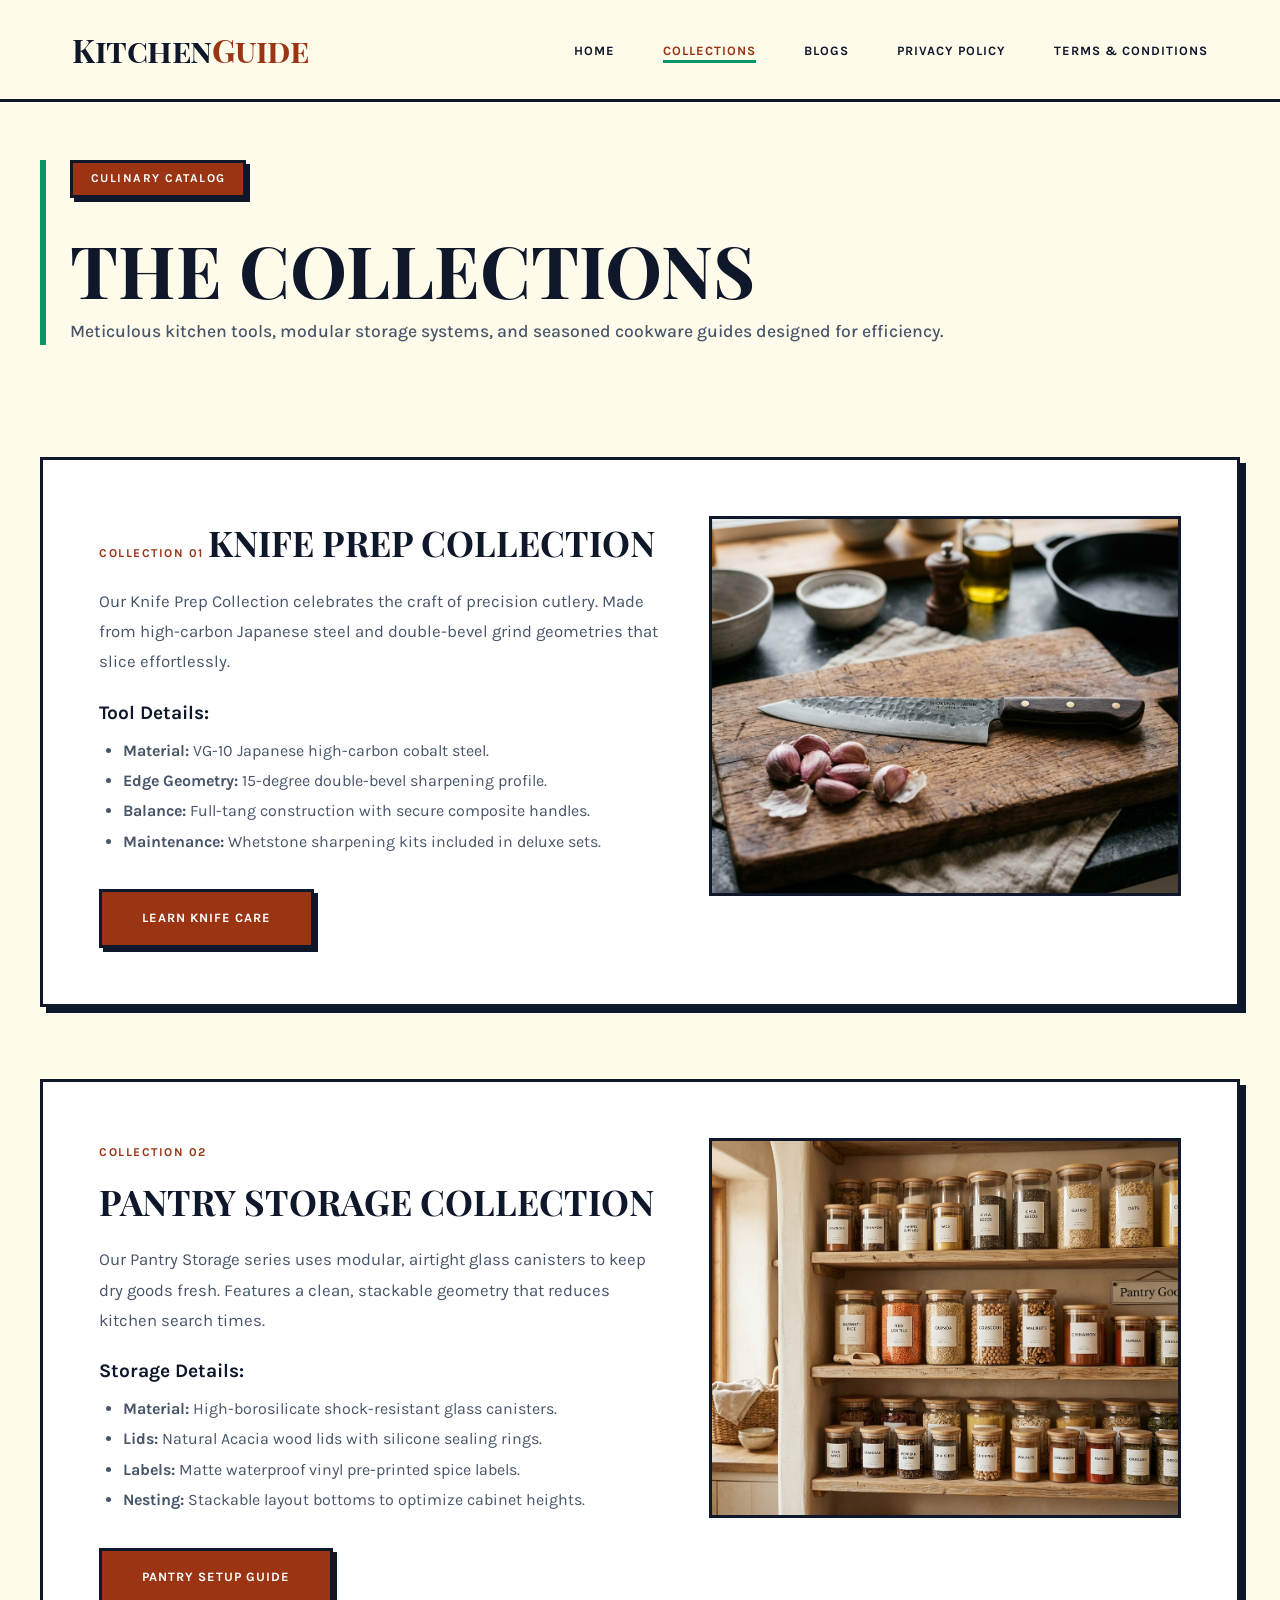
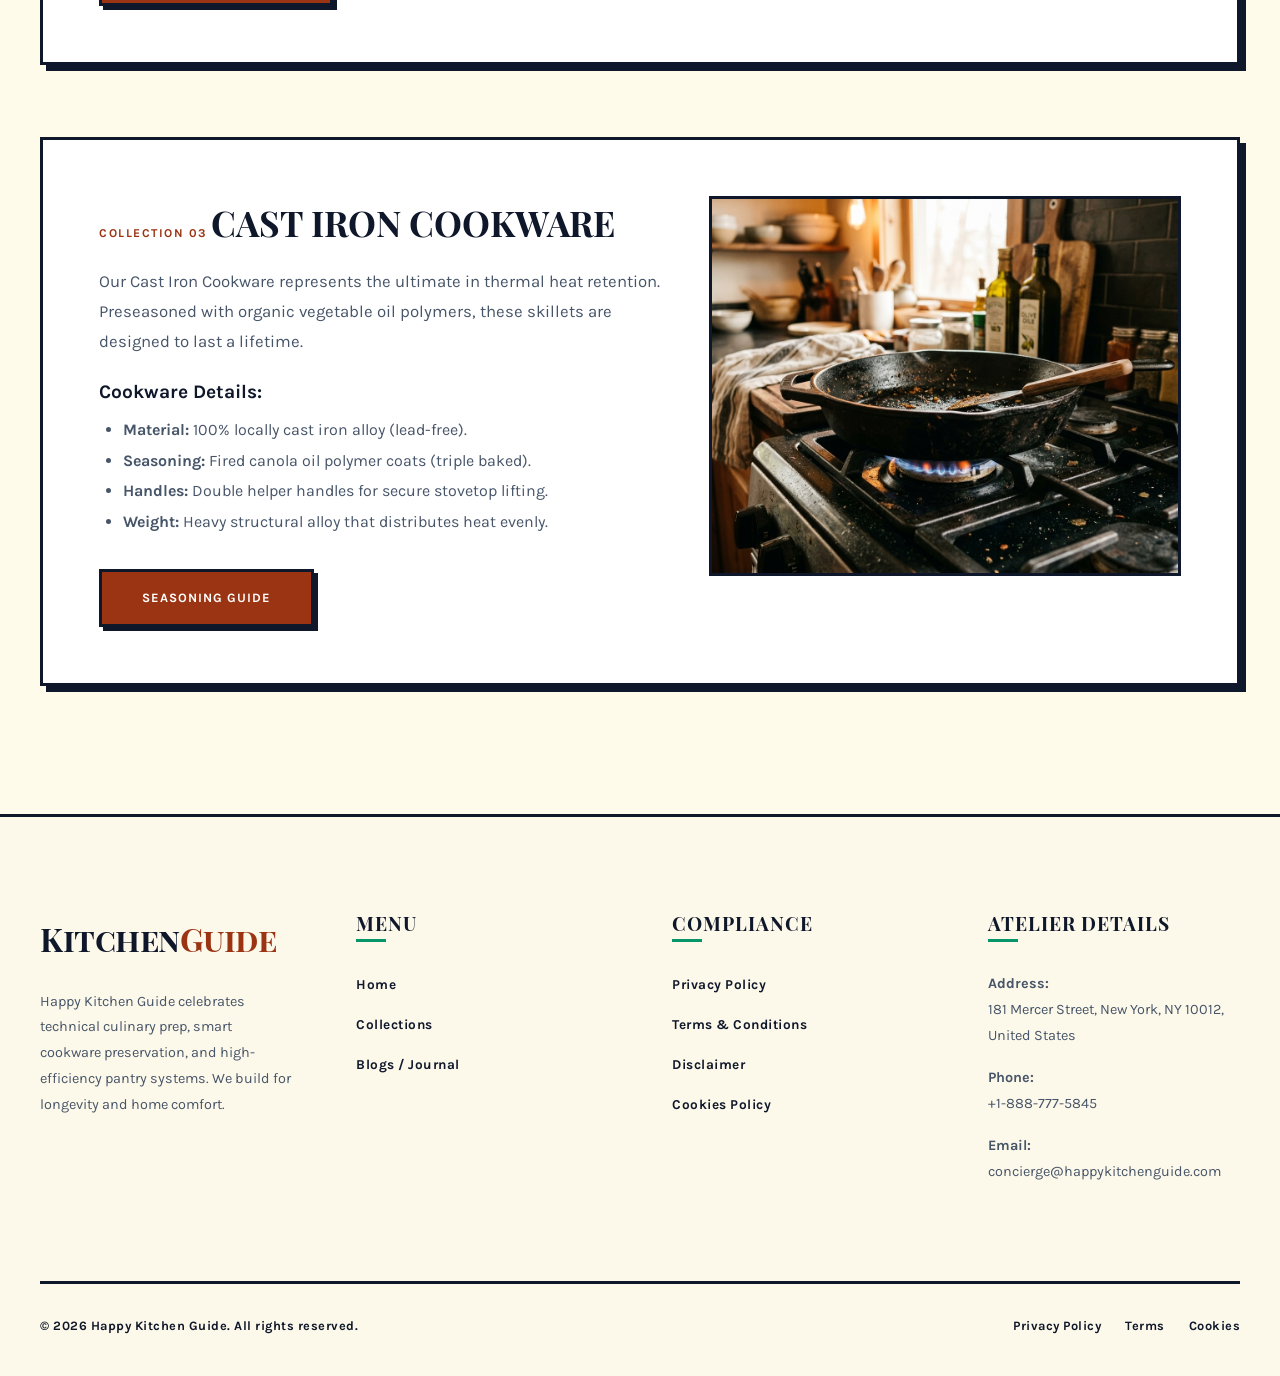
==== commit 0ded4488: "Add files via upload" ====
--- a/collections.html
+++ b/collections.html
@@ -67,20 +67,7 @@
                         <a href="blog/chef-knife-guide.html" class="btn btn-primary">Learn Knife Care</a>
                     </div>
                     <div style="flex: 0.9; min-width: 300px; height: 380px; border: 3px solid var(--color-border); overflow: hidden;">
-                        <svg xmlns="http://www.w3.org/2000/svg" viewBox="0 0 600 450" width="100%" height="100%" style="background:#FFFBEB; display:block;">
-       <defs>
-         <linearGradient id="grad-knife" x1="0%" y1="0%" x2="100%" y2="100%">
-           <stop offset="0%" stop-color="#059669" />
-           <stop offset="100%" stop-color="#10B981" />
-         </linearGradient>
-       </defs>
-       <rect x="5" y="5" width="590" height="440" fill="url(#grad-knife)" stroke="#0F172A" stroke-width="6" />
-       <path d="M 150 200 L 400 200 Q 480 200 460 250 L 150 250 Z" fill="#E2E8F0" stroke="#0F172A" stroke-width="6" />
-       <rect x="80" y="210" width="70" height="30" rx="5" fill="#9A3412" stroke="#0F172A" stroke-width="6" />
-       <circle cx="100" cy="225" r="3" fill="#FFFFFF" />
-       <circle cx="130" cy="225" r="3" fill="#FFFFFF" />
-       <text x="300" y="360" font-family="'Playfair Display SC', serif" font-size="24" font-weight="bold" fill="#FFFFFF" text-anchor="middle" letter-spacing="1">KNIFE PREP</text>
-     </svg>
+                        <img src="img/knife.jpg" alt="Professional chef knives lined up" style="width: 100%; height: 100%; object-fit: cover;">
                     </div>
                 </div>
             </div>
@@ -103,20 +90,7 @@
                         <a href="blog/pantry-organization-tips.html" class="btn btn-primary">Pantry Setup Guide</a>
                     </div>
                     <div style="flex: 0.9; min-width: 300px; height: 380px; border: 3px solid var(--color-border); overflow: hidden;">
-                        <svg xmlns="http://www.w3.org/2000/svg" viewBox="0 0 600 450" width="100%" height="100%" style="background:#FFFBEB; display:block;">
-       <defs>
-         <linearGradient id="grad-pantry" x1="0%" y1="0%" x2="100%" y2="100%">
-           <stop offset="0%" stop-color="#C2410C" />
-           <stop offset="100%" stop-color="#ea580c" />
-         </linearGradient>
-       </defs>
-       <rect x="5" y="5" width="590" height="440" fill="url(#grad-pantry)" stroke="#0F172A" stroke-width="6" />
-       <rect x="220" y="120" width="160" height="220" rx="20" fill="#FFFFFF" stroke="#0F172A" stroke-width="6" />
-       <rect x="250" y="90" width="100" height="30" rx="5" fill="#B45309" stroke="#0F172A" stroke-width="6" />
-       <rect x="240" y="190" width="120" height="60" fill="#FCD34D" stroke="#0F172A" stroke-width="4" />
-       <text x="300" y="225" font-family="'Karla', sans-serif" font-size="14" font-weight="bold" fill="#0F172A" text-anchor="middle">RICE</text>
-       <text x="300" y="390" font-family="'Playfair Display SC', serif" font-size="24" font-weight="bold" fill="#FFFFFF" text-anchor="middle" letter-spacing="1">PANTRY STORAGE</text>
-     </svg>
+                        <img src="img/pantry.jpg" alt="Organized kitchen pantry with glass jars" style="width: 100%; height: 100%; object-fit: cover;">
                     </div>
                 </div>
             </div>
@@ -139,21 +113,7 @@
                         <a href="blog/cast-iron-seasoning.html" class="btn btn-primary">Seasoning Guide</a>
                     </div>
                     <div style="flex: 0.9; min-width: 300px; height: 380px; border: 3px solid var(--color-border); overflow: hidden;">
-                        <svg xmlns="http://www.w3.org/2000/svg" viewBox="0 0 600 450" width="100%" height="100%" style="background:#FFFBEB; display:block;">
-       <defs>
-         <linearGradient id="grad-castiron" x1="0%" y1="0%" x2="100%" y2="100%">
-           <stop offset="0%" stop-color="#1E293B" />
-           <stop offset="100%" stop-color="#0F172A" />
-         </linearGradient>
-       </defs>
-       <rect x="5" y="5" width="590" height="440" fill="url(#grad-castiron)" stroke="#0F172A" stroke-width="6" />
-       <circle cx="260" cy="220" r="100" fill="#0F172A" stroke="#FFFFFF" stroke-width="6" />
-       <path d="M 360 220 L 480 220" stroke="#FFFFFF" stroke-width="20" stroke-linecap="round" />
-       <path d="M 260 115 L 260 125" stroke="#FFFFFF" stroke-width="12" />
-       <polygon points="120,180 130,195 110,195" fill="#F59E0B" />
-       <polygon points="400,120 410,135 390,135" fill="#EF4444" />
-       <text x="300" y="380" font-family="'Playfair Display SC', serif" font-size="24" font-weight="bold" fill="#FFFFFF" text-anchor="middle" letter-spacing="1">CAST IRON PAN</text>
-     </svg>
+                        <img src="img/castiron.jpg" alt="Cast iron skillet pan details" style="width: 100%; height: 100%; object-fit: cover;">
                     </div>
                 </div>
             </div>
